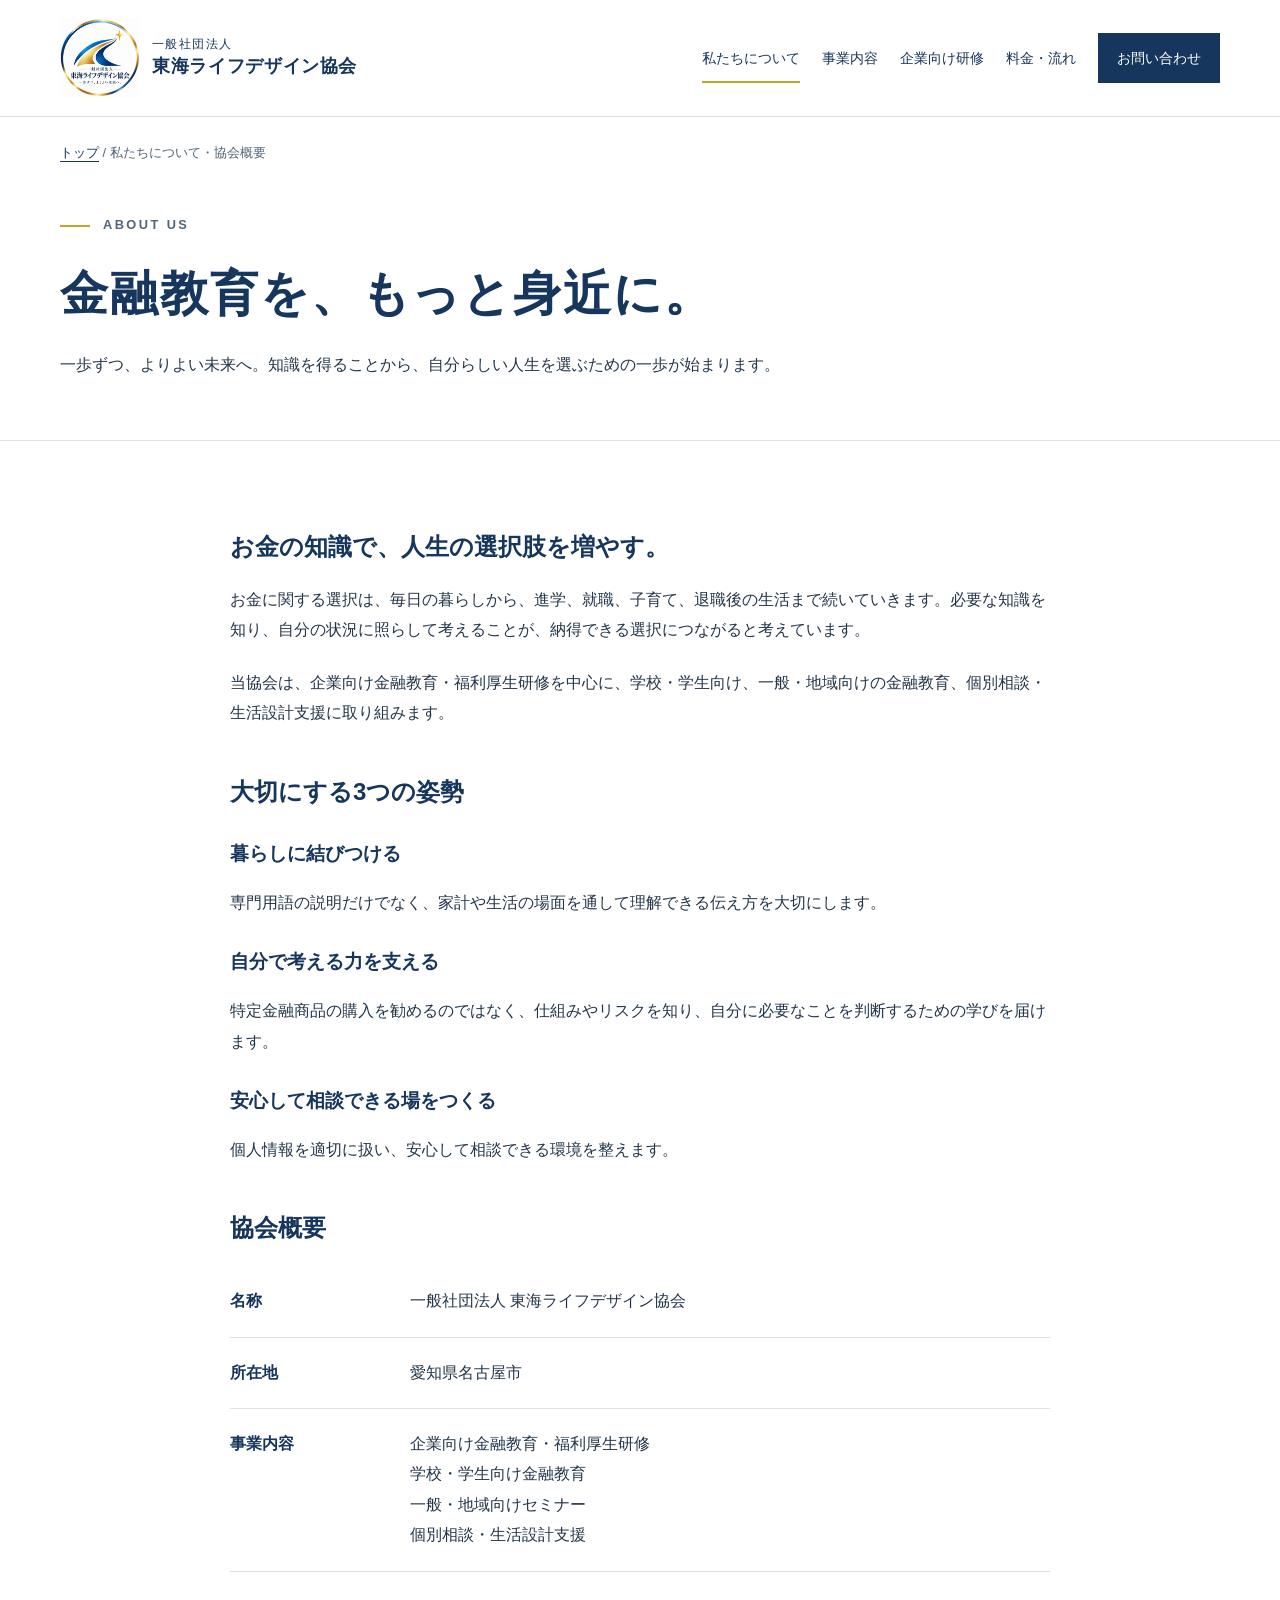
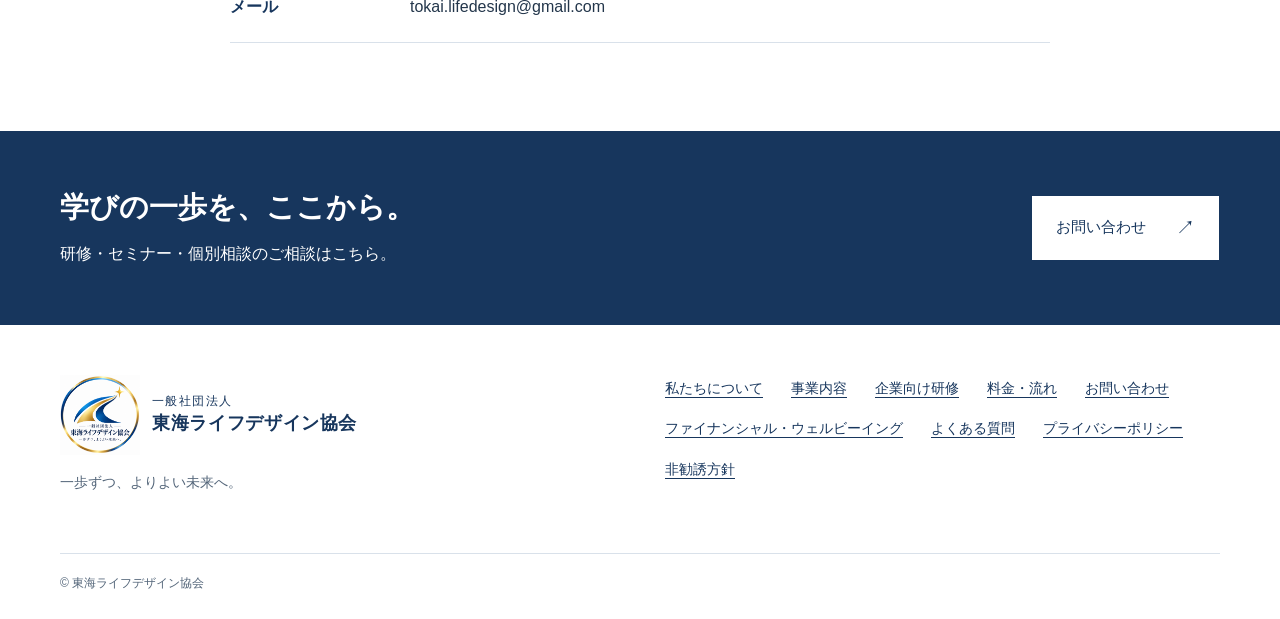
==== about.html @ 700b6edd "Add files via upload" ====
<!doctype html><html lang="ja"><head><meta charset="utf-8"><meta name="viewport" content="width=device-width,initial-scale=1"><title>私たちについて・協会概要 | 東海ライフデザイン協会</title><meta name="description" content="東海ライフデザイン協会の理念、金融教育への取り組み、協会概要をご紹介します。"><meta name="robots" content="index,follow"><link rel="canonical" href="https://tokai-lifedesign.github.io/about.html"><meta property="og:locale" content="ja_JP"><meta property="og:type" content="website"><meta property="og:site_name" content="一般社団法人 東海ライフデザイン協会"><meta property="og:title" content="私たちについて・協会概要"><meta property="og:description" content="東海ライフデザイン協会の理念、金融教育への取り組み、協会概要をご紹介します。"><meta property="og:url" content="https://tokai-lifedesign.github.io/about.html"><meta property="og:image" content="https://tokai-lifedesign.github.io/assets/ogp.png"><meta property="og:image:width" content="1200"><meta property="og:image:height" content="630"><meta property="og:image:alt" content="お金の知識で、人生の選択肢を増やす。東海ライフデザイン協会"><meta name="twitter:card" content="summary_large_image"><meta name="theme-color" content="#17365D"><link rel="icon" href="assets/logo.png" type="image/png"><link rel="stylesheet" href="assets/style.css"><script src="assets/main.js" defer></script><script type="application/ld+json">{"@context":"https://schema.org","@type":"Organization","name":"一般社団法人 東海ライフデザイン協会","url":"https://tokai-lifedesign.github.io/","email":"tokai.lifedesign@gmail.com","address":"愛知県名古屋市"}</script></head><body><a class="skip" href="#main">本文へ移動</a><header class="header"><div class="wrap header-inner"><a class="brand" href="index.html" aria-label="東海ライフデザイン協会 トップ"><img class="brand-logo" src="assets/logo.png" alt="" width="80" height="80"><span><small>一般社団法人</small><strong>東海ライフデザイン協会</strong></span></a><button class="menu" type="button" aria-controls="main-nav" aria-expanded="false">メニュー</button><nav id="main-nav" class="nav" aria-label="メインナビゲーション"><a href="about.html" aria-current="page">私たちについて</a><a href="services.html">事業内容</a><a href="training.html">企業向け研修</a><a href="fees.html">料金・流れ</a><a href="contact.html" class="contact-link">お問い合わせ</a></nav></div></header><main id="main"><div class="wrap breadcrumb"><a href="index.html">トップ</a> / 私たちについて・協会概要</div><div class="page-head"><div class="wrap"><p class="eyebrow">ABOUT US</p><h1>金融教育を、もっと身近に。</h1><p>一歩ずつ、よりよい未来へ。知識を得ることから、自分らしい人生を選ぶための一歩が始まります。</p></div></div><section class="section "><div class="wrap"><div class="prose"><h2>お金の知識で、人生の選択肢を増やす。</h2><p>お金に関する選択は、毎日の暮らしから、進学、就職、子育て、退職後の生活まで続いていきます。必要な知識を知り、自分の状況に照らして考えることが、納得できる選択につながると考えています。</p><p>当協会は、企業向け金融教育・福利厚生研修を中心に、学校・学生向け、一般・地域向けの金融教育、個別相談・生活設計支援に取り組みます。</p><h2>大切にする3つの姿勢</h2><h3>暮らしに結びつける</h3><p>専門用語の説明だけでなく、家計や生活の場面を通して理解できる伝え方を大切にします。</p><h3>自分で考える力を支える</h3><p>特定金融商品の購入を勧めるのではなく、仕組みやリスクを知り、自分に必要なことを判断するための学びを届けます。</p><h3>安心して相談できる場をつくる</h3><p>個人情報を適切に扱い、安心して相談できる環境を整えます。</p><h2 id="profile">協会概要</h2><dl class="facts"><dt>名称</dt><dd>一般社団法人 東海ライフデザイン協会</dd><dt>所在地</dt><dd>愛知県名古屋市</dd><dt>事業内容</dt><dd>企業向け金融教育・福利厚生研修<br>学校・学生向け金融教育<br>一般・地域向けセミナー<br>個別相談・生活設計支援</dd><dt>メール</dt><dd>tokai.lifedesign@gmail.com</dd></dl></div></div></section></main><aside class="cta" aria-label="お問い合わせ案内"><div class="wrap"><div><h2>学びの一歩を、ここから。</h2><p>研修・セミナー・個別相談のご相談はこちら。</p></div><a class="button" href="contact.html">お問い合わせ</a></div></aside><footer class="footer"><div class="wrap"><div class="footer-grid"><div><a class="brand" href="index.html"><img class="brand-logo" src="assets/logo.png" alt="" width="80" height="80"><span><small>一般社団法人</small><strong>東海ライフデザイン協会</strong></span></a><p class="motto">一歩ずつ、よりよい未来へ。</p></div><nav class="footer-links" aria-label="フッターナビゲーション"><a href="about.html">私たちについて</a><a href="services.html">事業内容</a><a href="training.html">企業向け研修</a><a href="fees.html">料金・流れ</a><a href="contact.html">お問い合わせ</a><a href="financial-wellbeing.html">ファイナンシャル・ウェルビーイング</a><a href="faq.html">よくある質問</a><a href="privacy.html">プライバシーポリシー</a><a href="policy.html">非勧誘方針</a></nav></div><p class="copyright">© 東海ライフデザイン協会</p></div></footer></body></html>
---- assets/style.css ----
:root{--navy:#17365D;--gold:#C9A227;--ink:#23364b;--muted:#536579;--pale:#f3f6fa;--line:#d9e1ea;--white:#fff;font-family:'Yu Gothic','Hiragino Kaku Gothic ProN',Meiryo,sans-serif;color:var(--ink);background:#fff;font-size:16px;line-height:1.9}*{box-sizing:border-box}body{margin:0}a{color:var(--navy);text-underline-offset:.3em}a:hover{text-decoration-thickness:2px}button{font:inherit}a,button,summary{-webkit-tap-highlight-color:transparent}a:focus-visible,button:focus-visible,summary:focus-visible{outline:3px solid #987300;outline-offset:5px}h1,h2,h3,p{margin-top:0}h1,h2,h3{color:var(--navy);line-height:1.5}h1{font-size:clamp(2.1rem,4.5vw,4rem);letter-spacing:.04em;font-weight:600}h2{font-size:clamp(1.7rem,3vw,2.5rem);font-weight:600}h3{font-size:1.2rem}p{margin-bottom:1.4rem}img{max-width:100%;height:auto}section[id]{scroll-margin-top:2rem}.wrap{width:min(1160px,calc(100% - 64px));margin-inline:auto}.skip{position:absolute;top:-100px;left:20px;padding:12px;background:#fff;z-index:100}.skip:focus{top:10px}.notice{background:var(--navy);color:white;text-align:center;padding:6px 16px;font-size:.875rem}.header{border-bottom:1px solid var(--line);background:white}.header-inner{min-height:105px;display:flex;align-items:center;justify-content:space-between;gap:24px}.brand{text-decoration:none;line-height:1.5;display:block;color:var(--navy)}.brand small{display:block;font-size:.75rem;letter-spacing:.12em}.brand strong{font-family:'Yu Mincho','Hiragino Mincho ProN',serif;font-size:1.35rem;font-weight:600;letter-spacing:.035em}.nav{display:flex;gap:22px;align-items:center}.nav a{font-size:.875rem;text-decoration:none;white-space:nowrap;padding-block:10px}.nav a[aria-current=page]{box-shadow:0 2px var(--gold)}.nav .contact-link{background:var(--navy);color:white;padding:12px 19px}.menu{display:none;border:1px solid var(--navy);background:white;color:var(--navy);padding:8px 14px}.eyebrow{font-size:.8rem;font-weight:700;letter-spacing:.19em;margin-bottom:20px;color:var(--muted)}.eyebrow:before{content:'';display:inline-block;width:30px;height:2px;background:var(--gold);vertical-align:middle;margin-right:13px}.hero{padding:83px 0 70px;overflow:hidden;background:linear-gradient(105deg,#fff 0%,#fff 61%,#f3f6fa 61%)}.hero-grid{display:grid;grid-template-columns:1.35fr .8fr;gap:48px;align-items:center}.hero h1{margin-bottom:28px;font-family:'Yu Mincho','Hiragino Mincho ProN',serif;line-height:1.65}.hero .lead{font-size:1.02rem;max-width:600px}.actions{display:flex;gap:14px;flex-wrap:wrap;margin-top:28px}.button{display:inline-flex;gap:30px;align-items:center;justify-content:center;text-decoration:none;padding:14px 24px;min-height:52px;border:1px solid var(--navy);background:var(--navy);color:white;font-size:.95rem}.button:after{content:'↗';font-size:1.2rem}.button.secondary{background:transparent;color:var(--navy)}.button:hover{background:#254b7b;color:white}.journey{padding:30px 0 20px}.journey .motto{font-family:'Yu Mincho',serif;font-size:1.2rem;margin-bottom:36px}.step-block{display:flex;align-items:center;justify-content:space-between;gap:16px;border-top:1px solid #8e9fb2;padding:22px 12px 22px 0;color:var(--navy)}.step-block:nth-of-type(2){margin-left:28px}.step-block:nth-of-type(3){margin-left:56px;border-bottom:3px solid var(--gold)}.step-block span{font-size:.8rem;letter-spacing:.12em}.step-block strong{font-family:'Yu Mincho',serif;font-size:2.2rem;font-weight:500;letter-spacing:.15em}.hero-foot{margin-top:52px;padding-top:22px;border-top:1px solid var(--line);font-size:.875rem;display:flex;gap:30px;flex-wrap:wrap}.hero-foot span:before{content:'●';font-size:.6rem;color:var(--gold);margin-right:10px}.section{padding:88px 0}.pale{background:var(--pale)}.split{display:grid;grid-template-columns:.75fr 1.25fr;gap:75px}.section-head{display:flex;justify-content:space-between;align-items:end;gap:30px;margin-bottom:38px}.section-head h2{margin-bottom:0}.section-head a{white-space:nowrap}.feature{background:var(--navy);color:white;padding:48px;display:grid;grid-template-columns:1fr 1fr;gap:55px}.feature h2,.feature h3{color:white}.feature .eyebrow{color:#dae3ee}.feature .button{background:white;color:var(--navy)}.feature ul{padding-left:22px;margin-top:16px}.tag{font-size:.85rem;display:inline-block;border:1px solid #a5b6cb;padding:3px 14px;margin-bottom:20px}.cards{display:grid;grid-template-columns:repeat(3,1fr);gap:22px;margin-top:24px}.card{border-top:3px solid var(--gold);background:white;padding:30px;border-bottom:1px solid var(--line)}.card .number{font-size:.8rem;letter-spacing:.1em;color:var(--muted)}.card h3{margin-top:20px}.card a{font-weight:600}.promise-grid{display:grid;grid-template-columns:repeat(2,1fr);gap:36px}.promise-grid article{border-top:1px solid var(--line);padding-top:28px}.promise-grid .number{color:var(--muted);font-size:.9rem}.promise-grid h3{margin-top:15px}.cta{background:var(--navy);color:white;padding:55px 0}.cta .wrap{display:flex;justify-content:space-between;align-items:center;gap:30px}.cta h2{color:white;font-size:1.8rem;margin-bottom:10px}.cta p{margin-bottom:0}.cta .button{background:white;color:var(--navy);flex-shrink:0}.footer{padding:50px 0 24px}.footer-grid{display:grid;grid-template-columns:1fr 1fr;gap:50px}.footer-links{display:flex;gap:14px 28px;flex-wrap:wrap;align-content:start;font-size:.875rem}.copyright{margin:35px 0 0;padding-top:18px;border-top:1px solid var(--line);font-size:.75rem;color:var(--muted)}.footer .motto{font-size:.85rem;margin-top:15px;color:var(--muted)}.breadcrumb{font-size:.8rem;color:var(--muted);padding-top:24px}.page-head{padding:48px 0 60px;border-bottom:1px solid var(--line)}.page-head h1{font-size:clamp(2rem,4vw,3rem);margin-bottom:20px}.page-head p:last-child{max-width:780px;margin-bottom:0}.prose{max-width:820px;margin-inline:auto}.prose h2{font-size:1.5rem;margin-top:45px}.prose h2:first-child{margin-top:0}.prose h3{margin-top:30px}.prose ul{padding-left:1.4rem}.service{padding:42px 0;border-bottom:1px solid var(--line);display:grid;grid-template-columns:.7fr 1.3fr;gap:50px}.service:first-child{padding-top:0}.service h2{font-size:1.65rem}.chips{list-style:none;padding:0;display:flex;gap:8px;flex-wrap:wrap}.chips li{background:var(--pale);padding:5px 12px;font-size:.9rem}.table-wrap{overflow-x:auto}table{border-collapse:collapse;width:100%;text-align:left;margin:28px 0}th,td{padding:20px 18px;border-bottom:1px solid var(--line);vertical-align:top}thead{background:var(--navy);color:white}tbody th{color:var(--navy);font-weight:600}caption{text-align:left;margin-bottom:12px;font-weight:600}.fine{font-size:.875rem;color:var(--muted)}.flow{counter-reset:flow;list-style:none;padding:0}.flow li{position:relative;padding:8px 0 28px 65px;margin:16px 0;border-bottom:1px solid var(--line)}.flow li:before{counter-increment:flow;content:'0' counter(flow);position:absolute;left:0;top:8px;color:var(--navy);font-size:1.4rem;border-bottom:2px solid var(--gold)}.flow h3{margin-bottom:8px}.flow p{margin-bottom:0}.facts{display:grid;grid-template-columns:180px 1fr;margin:0}.facts dt,.facts dd{margin:0;padding:20px 0;border-bottom:1px solid var(--line)}.facts dt{font-weight:600;color:var(--navy)}details{border-bottom:1px solid var(--line);padding:0}summary{cursor:pointer;padding:24px 36px 24px 0;font-weight:600;color:var(--navy);min-height:48px}details p{padding:0 20px 24px 0;margin:0}.callout{border-left:3px solid var(--gold);background:var(--pale);padding:25px 30px;margin:30px 0}.callout p:last-child{margin-bottom:0}.email{font-size:1.15rem;overflow-wrap:anywhere}.contact-box{border:1px solid var(--line);padding:35px}.contact-box h2{margin-top:0}.hidden{display:none!important}@media(max-width:1050px){.nav{gap:13px}.nav a{font-size:.8rem}.brand strong{font-size:1.13rem}.header-inner{gap:15px}.hero-grid{gap:25px}.split{gap:35px}}@media(max-width:820px){.wrap{width:calc(100% - 40px)}.header-inner{flex-wrap:wrap;padding:20px 0;min-height:90px}.brand strong{font-size:1.05rem}.nav{width:100%;flex-wrap:wrap;gap:8px 20px;padding-top:15px}.nav a{font-size:.9rem}.js .menu{display:block}.js .nav:not(.is-open){display:none}.hero{padding:48px 0;background:linear-gradient(160deg,white 64%,var(--pale) 64%)}.hero-grid{grid-template-columns:1fr}.hero h1{font-size:clamp(2rem,6vw,3.5rem)}.journey{max-width:490px;width:100%;margin-inline:auto;padding-top:20px}.journey .motto{margin-bottom:20px}.step-block{padding-block:12px}.step-block strong{font-size:1.7rem}.hero-foot{margin-top:30px;gap:8px 22px}.section{padding:58px 0}.split,.feature,.service{grid-template-columns:1fr;gap:20px}.feature{padding:30px}.cards{grid-template-columns:1fr}.card{padding:26px}.promise-grid{grid-template-columns:1fr;gap:10px}.section-head{align-items:start;flex-direction:column;gap:15px}.cta .wrap{flex-direction:column;align-items:start}.footer-grid{grid-template-columns:1fr;gap:25px}.facts{grid-template-columns:110px 1fr}.facts dd{overflow-wrap:anywhere}.page-head{padding:30px 0 40px}.table-wrap th,.table-wrap td{padding:14px 10px;min-width:115px}.table-wrap table{font-size:.9rem}.contact-box{padding:24px}.actions .button{width:100%}.breadcrumb{padding-top:16px}.brand small{font-size:.7rem}}@media(prefers-reduced-motion:no-preference){html{scroll-behavior:smooth}.button{transition:background .18s,color .18s}}@media print{.nav,.menu,.notice,.cta,.actions,.skip{display:none!important}.section,.hero{padding:25px 0}.wrap{width:100%}.feature,.cta{background:white;color:var(--ink)}.feature h2,.feature h3{color:var(--navy)}a{color:inherit}details{break-inside:avoid}}

/* Official logo: preserve the original artwork and aspect ratio. */
.brand{display:flex;align-items:center;gap:12px}.brand-logo{width:80px;height:80px;object-fit:contain;flex-shrink:0}.header-inner{min-height:116px}.brand strong{font-size:1.15rem}@media(max-width:1100px){.header-inner{flex-wrap:wrap;padding-block:15px}.nav{flex-wrap:wrap}}@media(max-width:820px){.brand-logo{width:58px;height:58px}.brand{gap:8px}.brand strong{font-size:clamp(.8rem,3.6vw,1.05rem)}.header-inner{gap:12px}.brand small{font-size:.7rem}}

.vision{background:#f3f6fa}.vision-intro{max-width:850px;margin-bottom:40px}.vision-intro h2{font-family:"Yu Mincho",serif;font-size:clamp(2rem,4.5vw,3.6rem);margin-bottom:20px}.vision-lead{font-weight:600;font-size:1.15rem}.vision-data{display:grid;grid-template-columns:1fr 1fr;gap:40px}.vision-data article{background:white;padding:32px;border-top:3px solid var(--gold)}.stat-label{font-size:.9rem;margin-bottom:10px}.stat-value{color:var(--navy);display:flex;align-items:baseline;gap:12px;flex-wrap:wrap}.stat-value strong{font-size:3.2rem;font-weight:500;line-height:1.3}.stat-value small{font-size:1.4rem}.stat-value span{font-size:.9rem;color:var(--muted)}.source-note{margin-top:24px}.vision-action{border-top:1px solid var(--line);padding-top:28px;margin-top:32px}.vision-action p{margin-bottom:12px}@media(max-width:820px){.vision-data{grid-template-columns:1fr;gap:20px}.vision-data article{padding:24px}}

.evidence-panel{background:white;padding:32px;margin-top:32px;border-top:3px solid var(--gold)}.evidence-bars{list-style:none;padding:0;max-width:780px}.evidence-bars li{display:grid;grid-template-columns:80px 1fr 55px;align-items:center;gap:16px;margin:18px 0}.bar-track{background:#e6ebf1;height:18px;display:block}.bar-track i{display:block;background:var(--navy);height:100%}.evidence-bars li:first-child i{background:#8b6c12}.concerns{list-style:none;padding:0;display:grid;grid-template-columns:repeat(4,1fr);gap:18px;margin:32px 0 44px}.concerns li{padding:24px;background:white;border-top:3px solid var(--gold);font-weight:600;color:var(--navy)}@media(max-width:820px){.concerns{grid-template-columns:1fr 1fr}.evidence-panel{padding:24px}.evidence-bars li{grid-template-columns:65px 1fr 48px;gap:10px}}@media(max-width:480px){.concerns{grid-template-columns:1fr}.concerns li br{display:none}}

.japan-row{background:#f5f1e4;font-weight:700}.japan-row th{border-left:3px solid var(--gold)}

.evidence-bars.literacy-bars li{grid-template-columns:115px 1fr 55px}.literacy-bars li:first-child i{background:var(--navy)}.literacy-bars .literacy-japan{font-weight:700}.literacy-bars .literacy-japan i{background:#8b6c12}@media(max-width:480px){.evidence-bars.literacy-bars li{grid-template-columns:92px 1fr 45px;gap:8px;font-size:.85rem}}
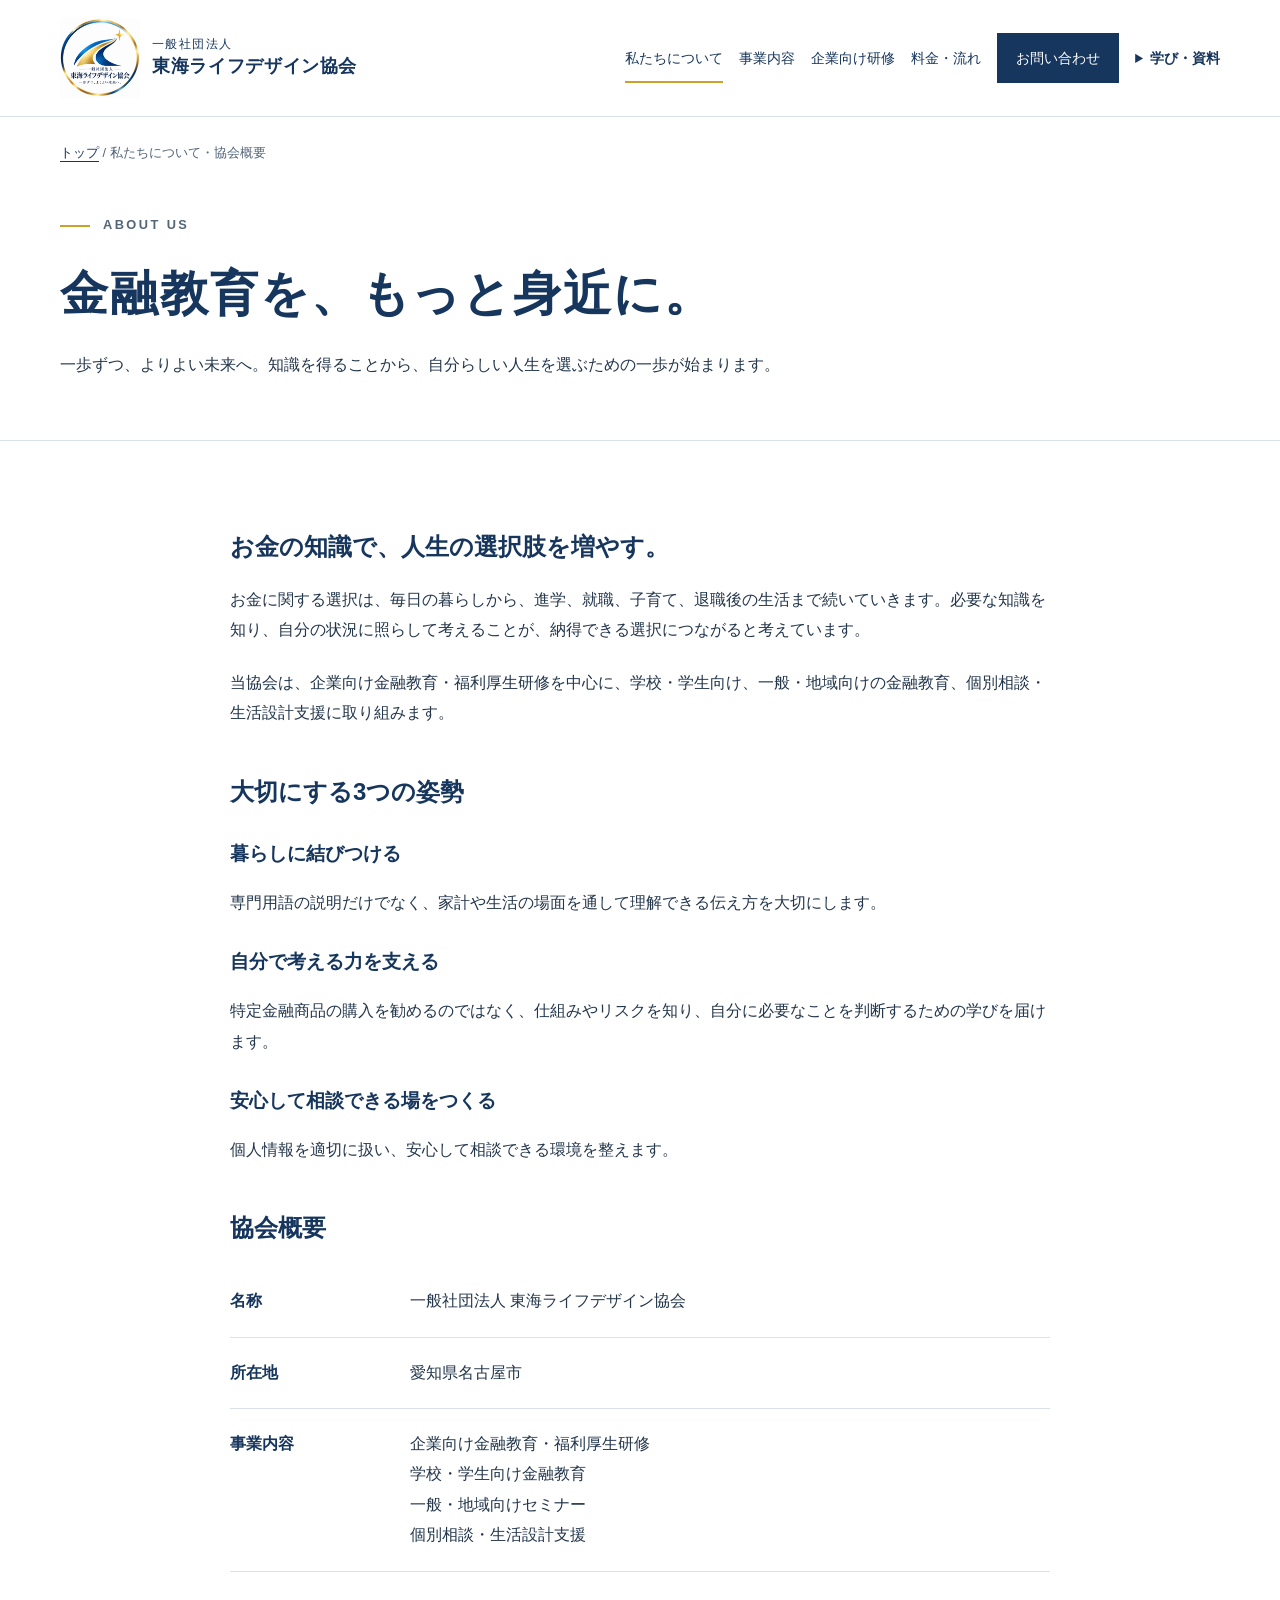
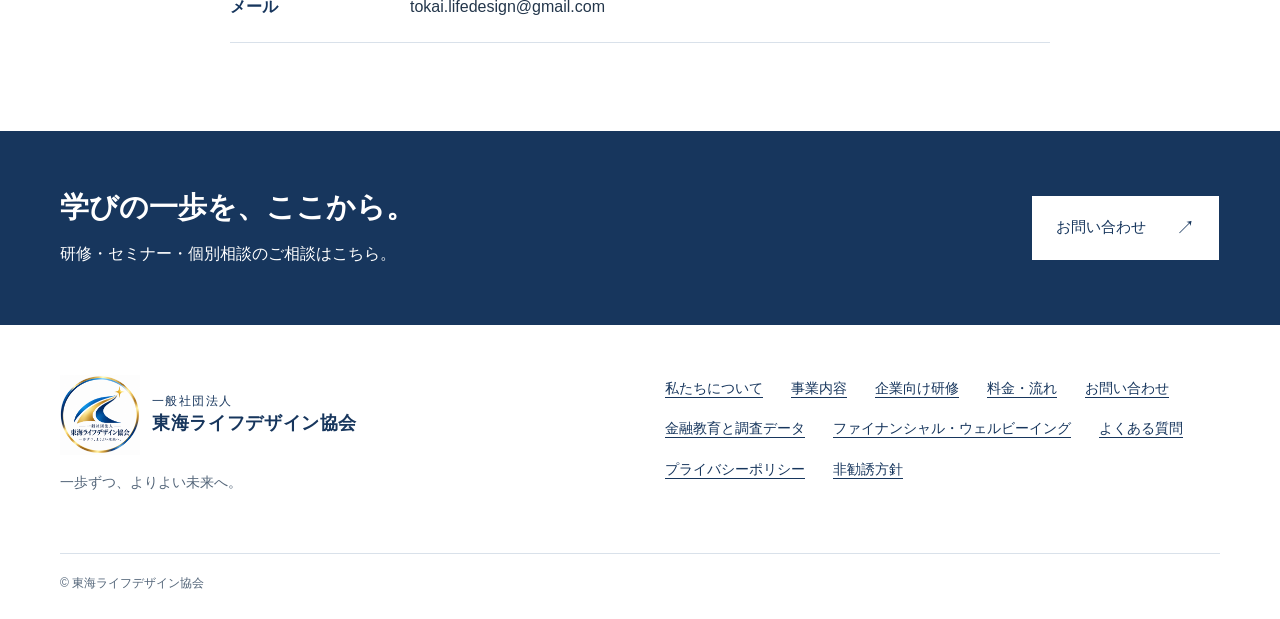
==== commit 880e702c: "Add files via upload" ====
--- a/about.html
+++ b/about.html
@@ -1 +1 @@
-<!doctype html><html lang="ja"><head><meta charset="utf-8"><meta name="viewport" content="width=device-width,initial-scale=1"><title>私たちについて・協会概要 | 東海ライフデザイン協会</title><meta name="description" content="東海ライフデザイン協会の理念、金融教育への取り組み、協会概要をご紹介します。"><meta name="robots" content="index,follow"><link rel="canonical" href="https://tokai-lifedesign.github.io/about.html"><meta property="og:locale" content="ja_JP"><meta property="og:type" content="website"><meta property="og:site_name" content="一般社団法人 東海ライフデザイン協会"><meta property="og:title" content="私たちについて・協会概要"><meta property="og:description" content="東海ライフデザイン協会の理念、金融教育への取り組み、協会概要をご紹介します。"><meta property="og:url" content="https://tokai-lifedesign.github.io/about.html"><meta property="og:image" content="https://tokai-lifedesign.github.io/assets/ogp.png"><meta property="og:image:width" content="1200"><meta property="og:image:height" content="630"><meta property="og:image:alt" content="お金の知識で、人生の選択肢を増やす。東海ライフデザイン協会"><meta name="twitter:card" content="summary_large_image"><meta name="theme-color" content="#17365D"><link rel="icon" href="assets/logo.png" type="image/png"><link rel="stylesheet" href="assets/style.css"><script src="assets/main.js" defer></script><script type="application/ld+json">{"@context":"https://schema.org","@type":"Organization","name":"一般社団法人 東海ライフデザイン協会","url":"https://tokai-lifedesign.github.io/","email":"tokai.lifedesign@gmail.com","address":"愛知県名古屋市"}</script></head><body><a class="skip" href="#main">本文へ移動</a><header class="header"><div class="wrap header-inner"><a class="brand" href="index.html" aria-label="東海ライフデザイン協会 トップ"><img class="brand-logo" src="assets/logo.png" alt="" width="80" height="80"><span><small>一般社団法人</small><strong>東海ライフデザイン協会</strong></span></a><button class="menu" type="button" aria-controls="main-nav" aria-expanded="false">メニュー</button><nav id="main-nav" class="nav" aria-label="メインナビゲーション"><a href="about.html" aria-current="page">私たちについて</a><a href="services.html">事業内容</a><a href="training.html">企業向け研修</a><a href="fees.html">料金・流れ</a><a href="contact.html" class="contact-link">お問い合わせ</a></nav></div></header><main id="main"><div class="wrap breadcrumb"><a href="index.html">トップ</a> / 私たちについて・協会概要</div><div class="page-head"><div class="wrap"><p class="eyebrow">ABOUT US</p><h1>金融教育を、もっと身近に。</h1><p>一歩ずつ、よりよい未来へ。知識を得ることから、自分らしい人生を選ぶための一歩が始まります。</p></div></div><section class="section "><div class="wrap"><div class="prose"><h2>お金の知識で、人生の選択肢を増やす。</h2><p>お金に関する選択は、毎日の暮らしから、進学、就職、子育て、退職後の生活まで続いていきます。必要な知識を知り、自分の状況に照らして考えることが、納得できる選択につながると考えています。</p><p>当協会は、企業向け金融教育・福利厚生研修を中心に、学校・学生向け、一般・地域向けの金融教育、個別相談・生活設計支援に取り組みます。</p><h2>大切にする3つの姿勢</h2><h3>暮らしに結びつける</h3><p>専門用語の説明だけでなく、家計や生活の場面を通して理解できる伝え方を大切にします。</p><h3>自分で考える力を支える</h3><p>特定金融商品の購入を勧めるのではなく、仕組みやリスクを知り、自分に必要なことを判断するための学びを届けます。</p><h3>安心して相談できる場をつくる</h3><p>個人情報を適切に扱い、安心して相談できる環境を整えます。</p><h2 id="profile">協会概要</h2><dl class="facts"><dt>名称</dt><dd>一般社団法人 東海ライフデザイン協会</dd><dt>所在地</dt><dd>愛知県名古屋市</dd><dt>事業内容</dt><dd>企業向け金融教育・福利厚生研修<br>学校・学生向け金融教育<br>一般・地域向けセミナー<br>個別相談・生活設計支援</dd><dt>メール</dt><dd>tokai.lifedesign@gmail.com</dd></dl></div></div></section></main><aside class="cta" aria-label="お問い合わせ案内"><div class="wrap"><div><h2>学びの一歩を、ここから。</h2><p>研修・セミナー・個別相談のご相談はこちら。</p></div><a class="button" href="contact.html">お問い合わせ</a></div></aside><footer class="footer"><div class="wrap"><div class="footer-grid"><div><a class="brand" href="index.html"><img class="brand-logo" src="assets/logo.png" alt="" width="80" height="80"><span><small>一般社団法人</small><strong>東海ライフデザイン協会</strong></span></a><p class="motto">一歩ずつ、よりよい未来へ。</p></div><nav class="footer-links" aria-label="フッターナビゲーション"><a href="about.html">私たちについて</a><a href="services.html">事業内容</a><a href="training.html">企業向け研修</a><a href="fees.html">料金・流れ</a><a href="contact.html">お問い合わせ</a><a href="financial-wellbeing.html">ファイナンシャル・ウェルビーイング</a><a href="faq.html">よくある質問</a><a href="privacy.html">プライバシーポリシー</a><a href="policy.html">非勧誘方針</a></nav></div><p class="copyright">© 東海ライフデザイン協会</p></div></footer></body></html>+<!doctype html><html lang="ja"><head><meta charset="utf-8"><meta name="viewport" content="width=device-width,initial-scale=1"><title>私たちについて・協会概要 | 東海ライフデザイン協会</title><meta name="description" content="東海ライフデザイン協会の理念、金融教育への取り組み、協会概要をご紹介します。"><meta name="robots" content="index,follow"><link rel="canonical" href="https://tokai-lifedesign.github.io/about.html"><meta property="og:locale" content="ja_JP"><meta property="og:type" content="website"><meta property="og:site_name" content="一般社団法人 東海ライフデザイン協会"><meta property="og:title" content="私たちについて・協会概要"><meta property="og:description" content="東海ライフデザイン協会の理念、金融教育への取り組み、協会概要をご紹介します。"><meta property="og:url" content="https://tokai-lifedesign.github.io/about.html"><meta property="og:image" content="https://tokai-lifedesign.github.io/assets/ogp.png"><meta property="og:image:width" content="1200"><meta property="og:image:height" content="630"><meta property="og:image:alt" content="お金の知識で、人生の選択肢を増やす。東海ライフデザイン協会"><meta name="twitter:card" content="summary_large_image"><meta name="theme-color" content="#17365D"><link rel="icon" href="assets/logo.png" type="image/png"><link rel="stylesheet" href="assets/style.css"><script src="assets/main.js" defer></script><script type="application/ld+json">{"@context":"https://schema.org","@type":"Organization","name":"一般社団法人 東海ライフデザイン協会","url":"https://tokai-lifedesign.github.io/","email":"tokai.lifedesign@gmail.com","address":"愛知県名古屋市"}</script></head><body><a class="skip" href="#main">本文へ移動</a><header class="header"><div class="wrap header-inner"><a class="brand" href="index.html" aria-label="東海ライフデザイン協会 トップ"><img class="brand-logo" src="assets/logo.png" alt="" width="80" height="80"><span><small>一般社団法人</small><strong>東海ライフデザイン協会</strong></span></a><button class="menu" type="button" aria-controls="main-nav" aria-expanded="false" aria-label="メニューを開く"><span class="menu-icon" aria-hidden="true"><span></span><span></span><span></span></span></button><nav id="main-nav" class="nav" aria-label="メインナビゲーション"><a href="about.html" aria-current="page">私たちについて</a><a href="services.html">事業内容</a><a href="training.html">企業向け研修</a><a href="fees.html">料金・流れ</a><a href="contact.html" class="contact-link">お問い合わせ</a><details class="nav-resources"><summary>学び・資料</summary><div><a href="research.html">金融教育と調査データ</a><a href="financial-wellbeing.html">ファイナンシャル・ウェルビーイング</a><a href="faq.html">よくある質問</a></div></details></nav></div></header><main id="main"><div class="wrap breadcrumb"><a href="index.html">トップ</a> / 私たちについて・協会概要</div><div class="page-head"><div class="wrap"><p class="eyebrow">ABOUT US</p><h1>金融教育を、もっと身近に。</h1><p>一歩ずつ、よりよい未来へ。知識を得ることから、自分らしい人生を選ぶための一歩が始まります。</p></div></div><section class="section "><div class="wrap"><div class="prose"><h2>お金の知識で、人生の選択肢を増やす。</h2><p>お金に関する選択は、毎日の暮らしから、進学、就職、子育て、退職後の生活まで続いていきます。必要な知識を知り、自分の状況に照らして考えることが、納得できる選択につながると考えています。</p><p>当協会は、企業向け金融教育・福利厚生研修を中心に、学校・学生向け、一般・地域向けの金融教育、個別相談・生活設計支援に取り組みます。</p><h2>大切にする3つの姿勢</h2><h3>暮らしに結びつける</h3><p>専門用語の説明だけでなく、家計や生活の場面を通して理解できる伝え方を大切にします。</p><h3>自分で考える力を支える</h3><p>特定金融商品の購入を勧めるのではなく、仕組みやリスクを知り、自分に必要なことを判断するための学びを届けます。</p><h3>安心して相談できる場をつくる</h3><p>個人情報を適切に扱い、安心して相談できる環境を整えます。</p><h2 id="profile">協会概要</h2><dl class="facts"><dt>名称</dt><dd>一般社団法人 東海ライフデザイン協会</dd><dt>所在地</dt><dd>愛知県名古屋市</dd><dt>事業内容</dt><dd>企業向け金融教育・福利厚生研修<br>学校・学生向け金融教育<br>一般・地域向けセミナー<br>個別相談・生活設計支援</dd><dt>メール</dt><dd>tokai.lifedesign@gmail.com</dd></dl></div></div></section></main><aside class="cta" aria-label="お問い合わせ案内"><div class="wrap"><div><h2>学びの一歩を、ここから。</h2><p>研修・セミナー・個別相談のご相談はこちら。</p></div><a class="button" href="contact.html">お問い合わせ</a></div></aside><footer class="footer"><div class="wrap"><div class="footer-grid"><div><a class="brand" href="index.html"><img class="brand-logo" src="assets/logo.png" alt="" width="80" height="80"><span><small>一般社団法人</small><strong>東海ライフデザイン協会</strong></span></a><p class="motto">一歩ずつ、よりよい未来へ。</p></div><nav class="footer-links" aria-label="フッターナビゲーション"><a href="about.html">私たちについて</a><a href="services.html">事業内容</a><a href="training.html">企業向け研修</a><a href="fees.html">料金・流れ</a><a href="contact.html">お問い合わせ</a><a href="research.html">金融教育と調査データ</a><a href="financial-wellbeing.html">ファイナンシャル・ウェルビーイング</a><a href="faq.html">よくある質問</a><a href="privacy.html">プライバシーポリシー</a><a href="policy.html">非勧誘方針</a></nav></div><p class="copyright">© 東海ライフデザイン協会</p></div></footer></body></html>
--- a/assets/style.css
+++ b/assets/style.css
@@ -10,3 +10,8 @@
 .japan-row{background:#f5f1e4;font-weight:700}.japan-row th{border-left:3px solid var(--gold)}
 
 .evidence-bars.literacy-bars li{grid-template-columns:115px 1fr 55px}.literacy-bars li:first-child i{background:var(--navy)}.literacy-bars .literacy-japan{font-weight:700}.literacy-bars .literacy-japan i{background:#8b6c12}@media(max-width:480px){.evidence-bars.literacy-bars li{grid-template-columns:92px 1fr 45px;gap:8px;font-size:.85rem}}
+.menu{border:0;padding:12px;min-width:48px;min-height:48px;cursor:pointer}.menu-icon{display:flex;width:24px;height:24px;flex-direction:column;justify-content:center;gap:5px}.menu-icon span{display:block;width:24px;height:2px;background:currentColor}.menu[aria-expanded="true"] .menu-icon{position:relative}.menu[aria-expanded="true"] .menu-icon span{position:absolute;top:11px}.menu[aria-expanded="true"] .menu-icon span:nth-child(1){transform:rotate(45deg)}.menu[aria-expanded="true"] .menu-icon span:nth-child(2){opacity:0}.menu[aria-expanded="true"] .menu-icon span:nth-child(3){transform:rotate(-45deg)}
+
+/* Compact homepage and accessible resource navigation */
+.home-hero{background:linear-gradient(120deg,#fff 60%,#f3f6fa 60%);padding:64px 0}.home-hero h1{font-size:clamp(2rem,4.5vw,3.7rem);line-height:1.55}.mobile-break{display:none}.home-motto{margin:28px 0 0;font-size:.85rem;color:var(--muted)}.home-section{padding:64px 0}.home-section .feature h3{font-size:1.8rem;margin:0}.home-copy{max-width:720px}.home-services{display:grid;grid-template-columns:repeat(3,1fr);gap:16px;margin-top:20px}.home-services a{display:grid;grid-template-columns:1fr auto;padding:24px;background:#fff;text-decoration:none;border-bottom:2px solid var(--gold)}.home-services strong,.home-services span{grid-column:1}.home-services span{font-size:.85rem;color:var(--muted)}.home-services b{grid-column:2;grid-row:1/3;align-self:center}.home-guides{display:grid;grid-template-columns:1fr 1fr;gap:20px;margin-top:32px}.home-guides a{border-top:1px solid var(--line);padding:20px 0;text-decoration:none}.home-guides strong,.home-guides span{display:block}.home-guides span{font-size:.85rem;margin-top:8px}.home-links{display:flex;gap:16px 30px;flex-wrap:wrap}.nav-resources{position:relative;border:0}.nav-resources summary{padding:10px 0;font-size:.875rem;min-height:44px;white-space:nowrap}.nav-resources>div{position:absolute;right:0;top:100%;width:320px;padding:16px 24px;background:white;border:1px solid var(--line);box-shadow:0 8px 24px #17365d15;z-index:20}.nav-resources a{display:block;white-space:normal}.nav{gap:16px}.evidence-panel[id]{scroll-margin-top:24px}
+@media(max-width:820px){.header-inner{padding-block:12px;min-height:80px}.brand-logo{width:48px;height:48px}.brand strong{font-size:clamp(.75rem,3.4vw,1rem)}.brand small{font-size:.62rem}.header-inner{gap:4px}.home-hero{padding:36px 0}.home-hero h1{font-size:clamp(1.9rem,7.4vw,2.8rem);margin-bottom:20px}.mobile-break{display:block}.home-hero .eyebrow{font-size:.72rem;letter-spacing:.08em}.home-hero .lead{font-size:.95rem}.home-hero .lead br,.home-copy br{display:none}.home-hero .actions{gap:10px;margin-top:20px}.home-motto{margin-top:20px}.home-section{padding:40px 0}.home-section h2{font-size:1.5rem}.home-section .feature{padding:24px;gap:16px}.home-section .feature h3{font-size:1.5rem}.home-services,.home-guides{grid-template-columns:1fr;gap:0}.home-services a{padding:18px 20px;border-bottom:1px solid var(--line);min-height:88px}.home-guides a{padding:18px 0}.nav.is-open{display:flex;flex-direction:column;align-items:stretch;gap:0;padding-top:12px}.nav.is-open>a{padding:13px 12px;border-top:1px solid var(--line)}.nav.is-open .contact-link{margin-top:8px;text-align:center}.nav-resources{width:100%;margin-top:8px}.nav-resources summary{padding:13px 12px}.nav-resources>div{position:static;width:100%;box-shadow:none;border:0;background:var(--pale);padding:8px 16px}.nav-resources a{padding-block:12px}.home-links{gap:12px 24px}.footer .brand-logo{width:48px;height:48px}}
